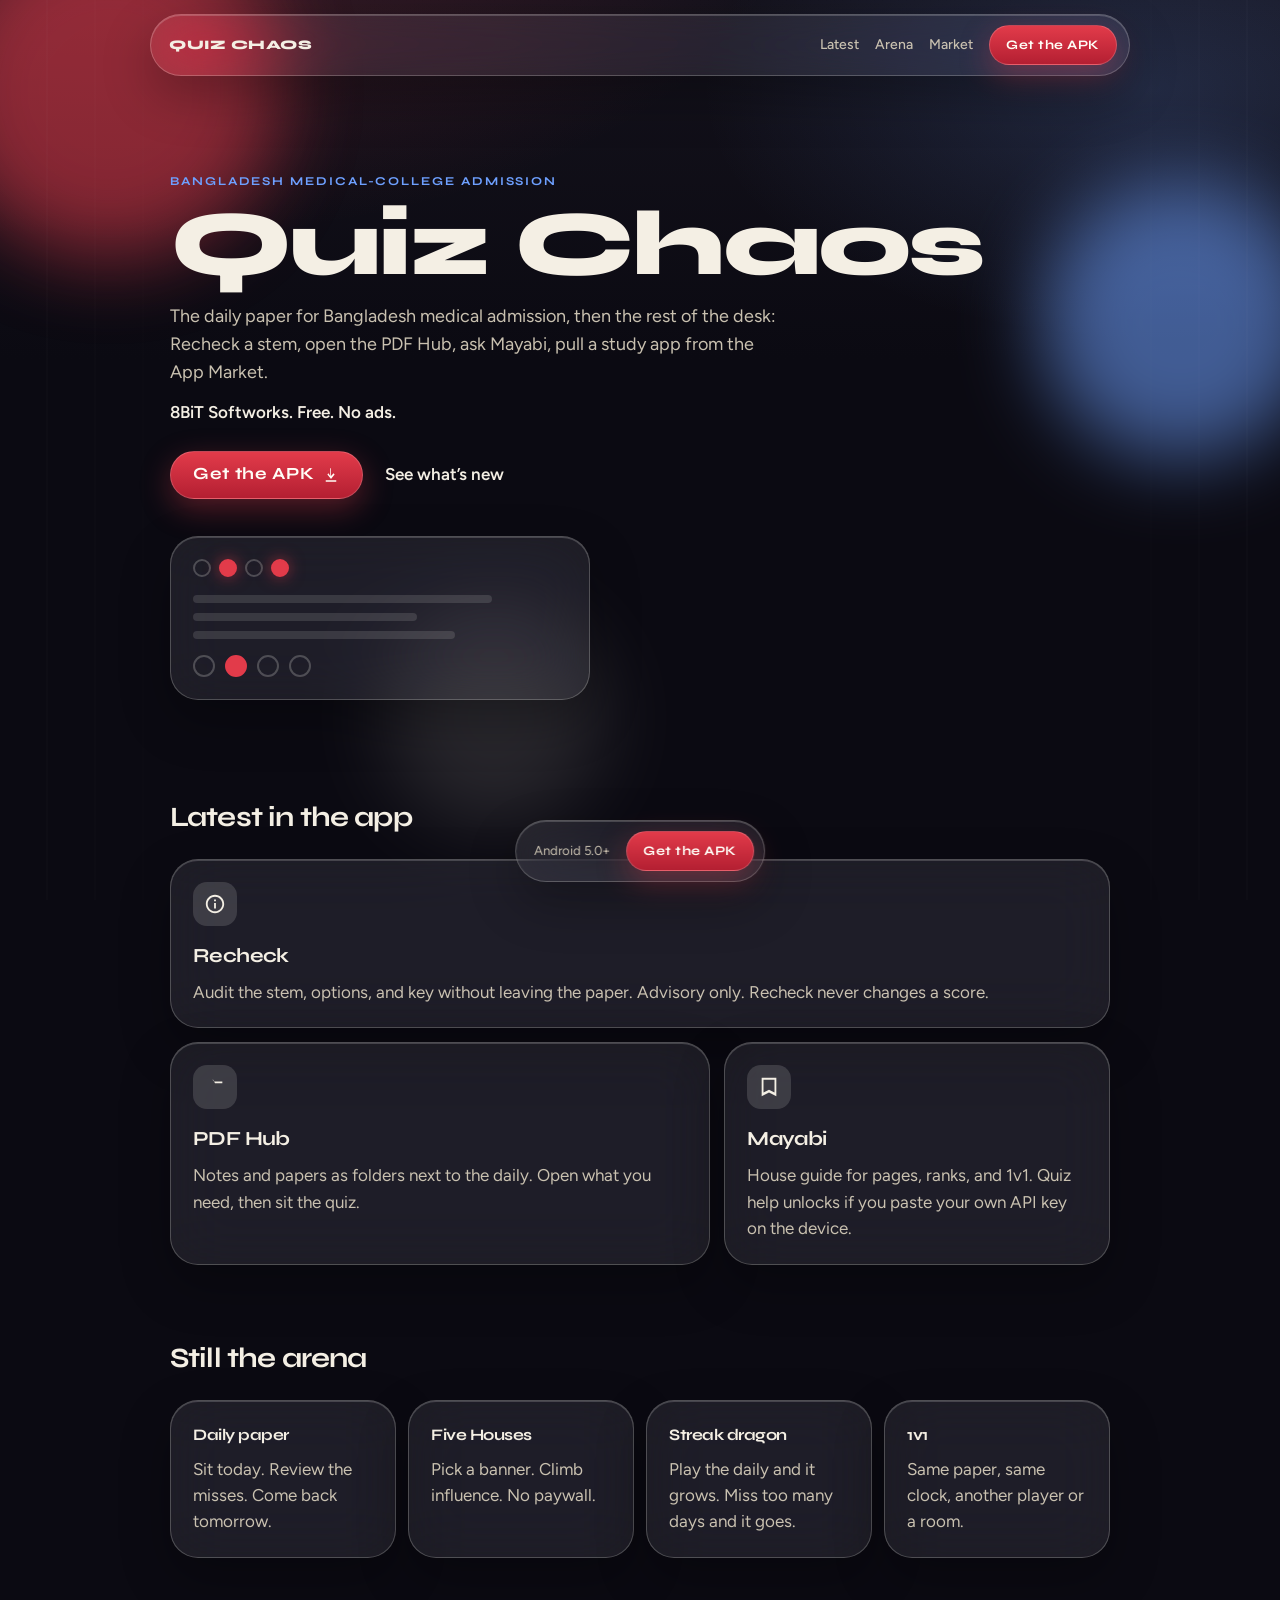
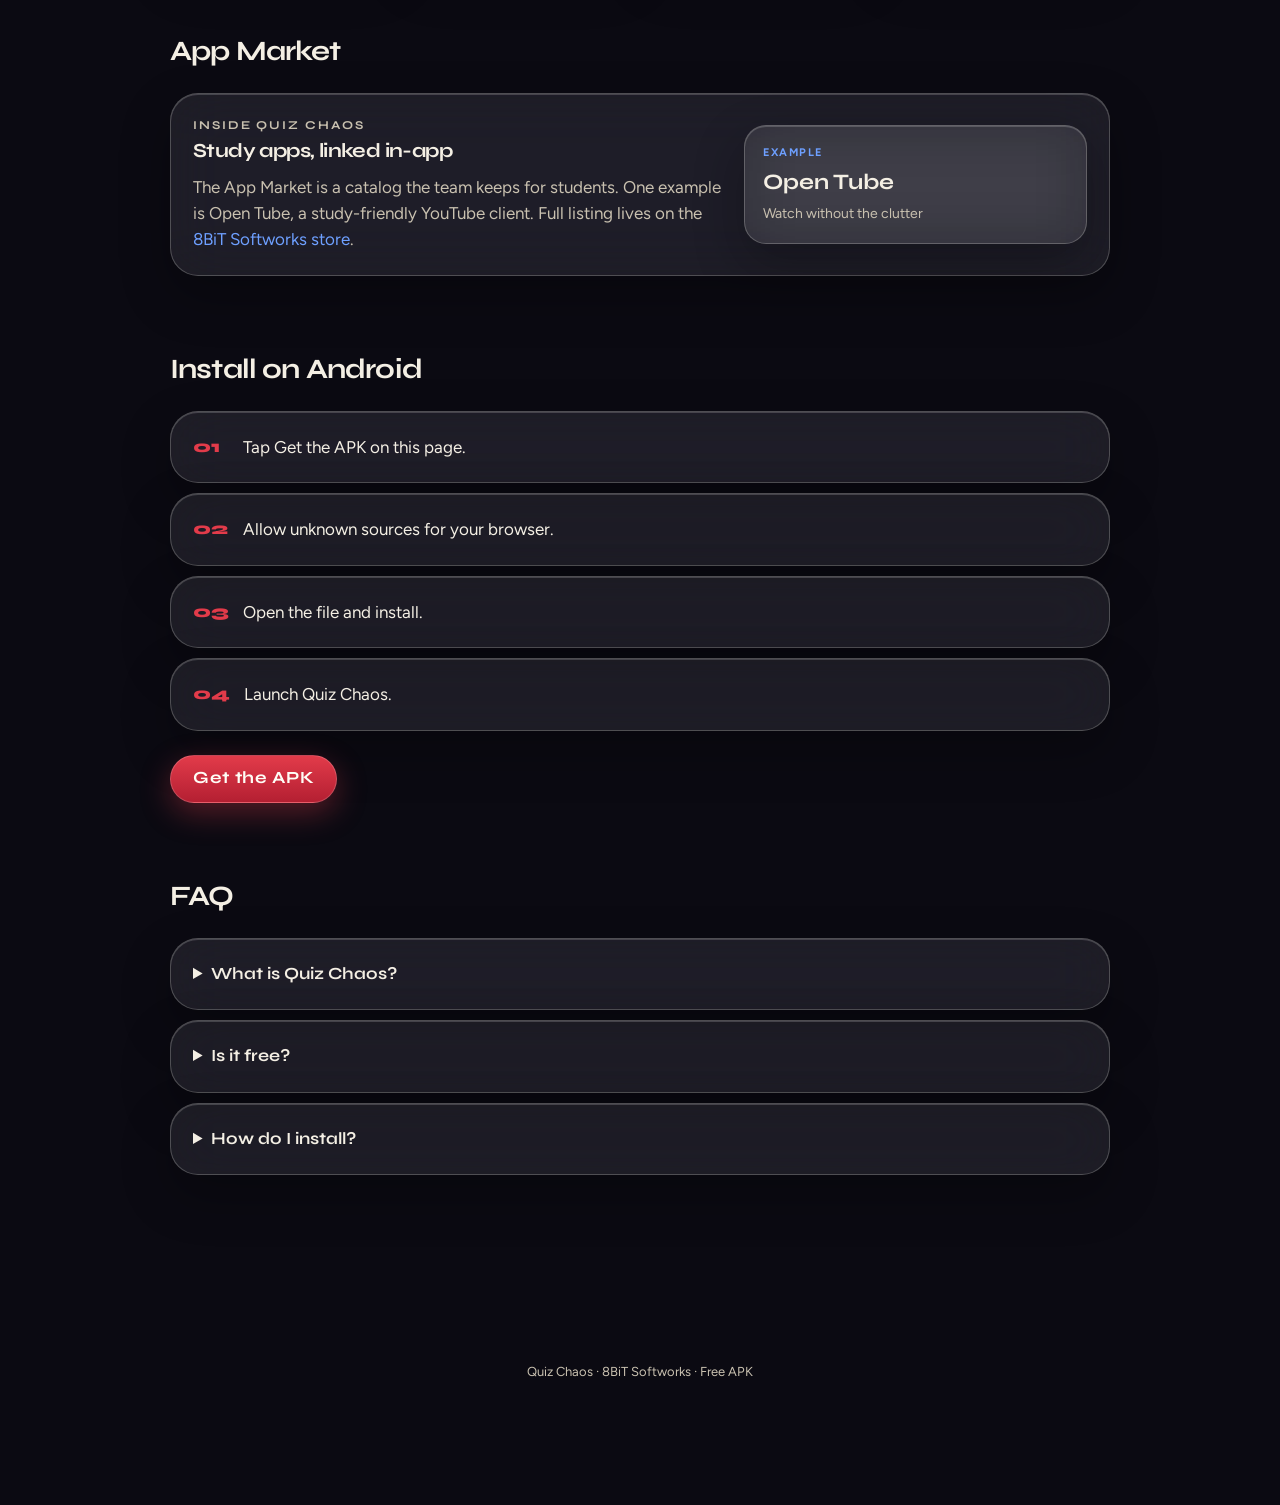
==== index.html @ a828d14e "feat: add Quiz Chaos latest-features download landing Night-glass GitHub Pages site for Recheck, PDF" ====
<!DOCTYPE html>
<html lang="en">
  <head>
    <meta charset="utf-8">
    <meta name="viewport" content="width=device-width, initial-scale=1">
    <title>Quiz Chaos — Recheck, PDF Hub, and App Market</title>
    <meta name="description" content="Quiz Chaos by 8BiT Softworks. Bangladesh medical-college admission prep with Recheck, PDF Hub, Mayabi, and App Market. Free Android APK.">
    <link rel="preconnect" href="https://fonts.googleapis.com">
    <link rel="preconnect" href="https://fonts.gstatic.com" crossorigin>
    <link href="https://fonts.googleapis.com/css2?family=Syne:wght@500;700;800&family=Figtree:wght@400;500;600&display=swap" rel="stylesheet">
    <link rel="stylesheet" href="css/site.css">
  </head>
  <body>
    <a class="skip" href="#main">Skip to main content</a>
    <div class="stage" aria-hidden="true">
      <div class="orb orb-a"></div>
      <div class="orb orb-b"></div>
      <div class="orb orb-c"></div>
      <div class="rail"></div>
    </div>

    <header class="nav glass">
      <a class="wordmark" href="./">Quiz Chaos</a>
      <nav>
        <a href="#latest">Latest</a>
        <a href="#arena">Arena</a>
        <a href="#market">Market</a>
      </nav>
      <a class="btn btn-sm" href="QuizChaos_vanilla.apk">Get the APK</a>
    </header>

    <main id="main">
      <section class="hero">
        <p class="kicker reveal">Bangladesh medical-college admission</p>
        <h1 class="reveal">Quiz Chaos</h1>
        <p class="lede reveal">The daily paper for Bangladesh medical admission, then the rest of the desk: Recheck a stem, open the PDF Hub, ask Mayabi, pull a study app from the App Market.</p>
        <p class="dev reveal">8BiT Softworks. Free. No ads.</p>
        <div class="hero-row reveal">
          <a class="btn magnetic" href="QuizChaos_vanilla.apk">
            <span>Get the APK</span>
            <svg viewBox="0 0 24 24" width="18" height="18" aria-hidden="true"><path fill="currentColor" d="M12 3v10.2l3.4-3.4 1.4 1.4L12 17.4 7.2 11.2l1.4-1.4L11 13.2V3h1Zm-7 16h14v2H5v-2Z"/></svg>
          </a>
          <a class="ghost" href="#latest">See what’s new</a>
        </div>
        <div class="sheet glass reveal" aria-hidden="true">
          <div class="sheet-top">
            <span class="bubble"></span>
            <span class="bubble filled"></span>
            <span class="bubble"></span>
            <span class="bubble filled"></span>
          </div>
          <div class="sheet-line w80"></div>
          <div class="sheet-line w60"></div>
          <div class="sheet-line w70"></div>
          <div class="omr">
            <i></i><i class="on"></i><i></i><i></i>
          </div>
        </div>
      </section>

      <section id="latest" class="block">
        <h2 class="reveal">Latest in the app</h2>
        <div class="bento">
          <article class="glass card tilt reveal span-2">
            <div class="icon">
              <svg viewBox="0 0 24 24" width="22" height="22" aria-hidden="true"><path fill="currentColor" d="M11 7h2v2h-2V7Zm0 4h2v6h-2v-6Zm1-9C6.5 2 2 6.5 2 12s4.5 10 10 10 10-4.5 10-10S17.5 2 12 2Zm0 18c-4.4 0-8-3.6-8-8s3.6-8 8-8 8 3.6 8 8-3.6 8-8 8Z"/></svg>
            </div>
            <h3>Recheck</h3>
            <p>Audit the stem, options, and key without leaving the paper. Advisory only. Recheck never changes a score.</p>
          </article>
          <article class="glass card tilt reveal">
            <div class="icon">
              <svg viewBox="0 0 24 24" width="22" height="22" aria-hidden="true"><path fill="currentColor" d="M10 4H4v16h16V8h-8l-2-4Zm10 16H4V4h5.2L11 6h9v14Z"/></svg>
            </div>
            <h3>PDF Hub</h3>
            <p>Notes and papers as folders next to the daily. Open what you need, then sit the quiz.</p>
          </article>
          <article class="glass card tilt reveal">
            <div class="icon">
              <svg viewBox="0 0 24 24" width="22" height="22" aria-hidden="true"><path fill="currentColor" d="M20 2H4v20l8-4 8 4V2Zm-2 16.1-6-3-6 3V4h12v14.1Z"/></svg>
            </div>
            <h3>Mayabi</h3>
            <p>House guide for pages, ranks, and 1v1. Quiz help unlocks if you paste your own API key on the device.</p>
          </article>
        </div>
      </section>

      <section id="arena" class="block">
        <h2 class="reveal">Still the arena</h2>
        <div class="row">
          <article class="glass chip tilt reveal"><h3>Daily paper</h3><p>Sit today. Review the misses. Come back tomorrow.</p></article>
          <article class="glass chip tilt reveal"><h3>Five Houses</h3><p>Pick a banner. Climb influence. No paywall.</p></article>
          <article class="glass chip tilt reveal"><h3>Streak dragon</h3><p>Play the daily and it grows. Miss too many days and it goes.</p></article>
          <article class="glass chip tilt reveal"><h3>1v1</h3><p>Same paper, same clock, another player or a room.</p></article>
        </div>
      </section>

      <section id="market" class="block">
        <h2 class="reveal">App Market</h2>
        <article class="glass market reveal">
          <div>
            <p class="kicker">Inside Quiz Chaos</p>
            <h3>Study apps, linked in-app</h3>
            <p>The App Market is a catalog the team keeps for students. One example is Open Tube, a study-friendly YouTube client. Full listing lives on the <a href="https://adnanxmacro.github.io/8bit-softworks/">8BiT Softworks store</a>.</p>
          </div>
          <a class="tube glass" href="https://adnanxmacro.github.io/8bit-softworks/app/open-tube/">
            <span>Example</span>
            <strong>Open Tube</strong>
            <em>Watch without the clutter</em>
          </a>
        </article>
      </section>

      <section id="install" class="block">
        <h2 class="reveal">Install on Android</h2>
        <ol class="steps">
          <li class="glass reveal"><span>01</span> Tap Get the APK on this page.</li>
          <li class="glass reveal"><span>02</span> Allow unknown sources for your browser.</li>
          <li class="glass reveal"><span>03</span> Open the file and install.</li>
          <li class="glass reveal"><span>04</span> Launch Quiz Chaos.</li>
        </ol>
        <a class="btn magnetic reveal" href="QuizChaos_vanilla.apk">Get the APK</a>
      </section>

      <section class="block faq">
        <h2 class="reveal">FAQ</h2>
        <details class="glass reveal">
          <summary>What is Quiz Chaos?</summary>
          <p>A free daily quiz arena for Bangladesh medical-college admission. Daily paper, practice, 1v1, Houses, Recheck, PDF Hub, Mayabi, and App Market. No ads, no premium.</p>
        </details>
        <details class="glass reveal">
          <summary>Is it free?</summary>
          <p>Yes. MIT licensed. No paywalls.</p>
        </details>
        <details class="glass reveal">
          <summary>How do I install?</summary>
          <p>Download from this page, enable Install unknown apps for your browser, then open the file.</p>
        </details>
      </section>
    </main>

    <footer class="foot">
      <p>Quiz Chaos · 8BiT Softworks · Free APK</p>
    </footer>

    <div class="dock glass">
      <span>Android 5.0+</span>
      <a class="btn btn-sm" href="QuizChaos_vanilla.apk">Get the APK</a>
    </div>

    <script src="js/motion.js"></script>
  </body>
</html>
---- css/site.css ----
:root {
  --void: #0b0a12;
  --ink: #f4efe4;
  --muted: #c9c1b0;
  --red: #e23b4a;
  --red-deep: #b41f32;
  --blue: #6ea0ff;
  --glass: rgba(255, 253, 246, 0.08);
  --glass-strong: rgba(255, 253, 246, 0.14);
  --stroke: rgba(255, 253, 246, 0.22);
  --blur: 28px;
  --radius: 28px;
  --ease: cubic-bezier(0.16, 1, 0.3, 1);
  --z-stage: 0;
  --z-content: 10;
  --z-nav: 30;
  --z-dock: 40;
}

* { box-sizing: border-box; }
html { scroll-behavior: smooth; }
html, body {
  margin: 0;
  background: var(--void);
  color: var(--ink);
  font-family: Figtree, system-ui, sans-serif;
  font-size: 17px;
  line-height: 1.55;
}
body { overflow-x: hidden; }

a { color: var(--blue); text-decoration: none; cursor: pointer; }
a:focus-visible, summary:focus-visible, .btn:focus-visible {
  outline: 3px solid var(--blue);
  outline-offset: 3px;
}

.skip {
  position: absolute;
  left: 12px;
  top: -48px;
  z-index: 50;
  background: var(--ink);
  color: var(--void);
  padding: 8px 12px;
  border-radius: 8px;
}
.skip:focus { top: 12px; }

.stage {
  position: fixed;
  inset: 0;
  z-index: var(--z-stage);
  pointer-events: none;
  background:
    radial-gradient(1200px 600px at 10% -10%, rgba(226, 59, 74, 0.22), transparent 55%),
    radial-gradient(900px 500px at 90% 10%, rgba(110, 160, 255, 0.18), transparent 50%),
    linear-gradient(180deg, #14121c 0%, var(--void) 40%);
}
.orb {
  position: absolute;
  border-radius: 50%;
  filter: blur(40px);
  opacity: 0.55;
  animation: drift 18s var(--ease) infinite alternate;
}
.orb-a { width: 340px; height: 340px; background: #e23b4a; top: -80px; left: -60px; }
.orb-b { width: 280px; height: 280px; background: #6ea0ff; right: -40px; top: 20%; animation-duration: 22s; }
.orb-c { width: 220px; height: 220px; background: #f4efe4; bottom: 8%; left: 30%; opacity: 0.12; animation-duration: 26s; }
.rail {
  position: absolute;
  inset: 0;
  background-image: repeating-linear-gradient(
    90deg,
    transparent 0 46px,
    rgba(255, 253, 246, 0.04) 46px 48px
  );
  mask-image: linear-gradient(90deg, #000, transparent 18%, transparent 82%, #000);
  opacity: 0.5;
}

@keyframes drift {
  from { transform: translate3d(0, 0, 0) scale(1); }
  to { transform: translate3d(40px, 28px, 0) scale(1.08); }
}

.glass {
  background: var(--glass);
  border: 1px solid var(--stroke);
  backdrop-filter: blur(var(--blur)) saturate(160%);
  -webkit-backdrop-filter: blur(var(--blur)) saturate(160%);
  box-shadow: 0 20px 50px rgba(0, 0, 0, 0.28), inset 0 1px 0 rgba(255, 255, 255, 0.18);
}

.nav {
  position: sticky;
  top: 14px;
  z-index: var(--z-nav);
  margin: 14px auto 0;
  max-width: 980px;
  width: calc(100% - 28px);
  display: flex;
  align-items: center;
  gap: 16px;
  padding: 10px 12px 10px 18px;
  border-radius: 999px;
}
.wordmark {
  font-family: Syne, sans-serif;
  font-weight: 800;
  letter-spacing: 0.04em;
  text-transform: uppercase;
  font-size: 13px;
  color: var(--ink);
}
.nav nav { display: flex; gap: 16px; margin-left: auto; }
.nav nav a { color: var(--muted); font-size: 14px; font-weight: 500; }
.nav nav a:hover { color: var(--ink); }

.btn {
  display: inline-flex;
  align-items: center;
  justify-content: center;
  gap: 8px;
  min-height: 48px;
  padding: 0 22px;
  border-radius: 999px;
  background: linear-gradient(180deg, var(--red), var(--red-deep));
  color: #fffdf6;
  font-family: Syne, sans-serif;
  font-weight: 700;
  letter-spacing: 0.04em;
  border: 1px solid rgba(255, 255, 255, 0.18);
  box-shadow: 0 10px 30px rgba(226, 59, 74, 0.35);
  cursor: pointer;
  transition: transform 180ms var(--ease), box-shadow 180ms var(--ease);
}
.btn:hover { transform: translateY(-1px) scale(1.02); box-shadow: 0 16px 36px rgba(226, 59, 74, 0.45); }
.btn:active { transform: scale(0.96); }
.btn-sm { min-height: 40px; padding: 0 16px; font-size: 13px; }
.ghost {
  color: var(--ink);
  font-weight: 600;
  padding: 12px 4px;
}

main { position: relative; z-index: var(--z-content); max-width: 980px; margin: 0 auto; padding: 48px 20px 140px; }
.hero { padding: 48px 0 24px; }
.kicker {
  margin: 0 0 12px;
  color: var(--blue);
  font-family: Syne, sans-serif;
  font-weight: 700;
  letter-spacing: 0.16em;
  text-transform: uppercase;
  font-size: 12px;
}
h1, h2, h3 { font-family: Syne, sans-serif; letter-spacing: -0.03em; }
h1 { font-size: clamp(48px, 10vw, 92px); line-height: 0.9; margin: 0 0 18px; font-weight: 800; }
h2 { font-size: 28px; margin: 0 0 20px; }
h3 { margin: 0 0 8px; font-size: 20px; }
.lede { max-width: 34em; color: var(--muted); margin: 0 0 12px; font-size: 18px; }
.dev { color: var(--ink); font-weight: 600; margin: 0 0 24px; }
.hero-row { display: flex; align-items: center; gap: 18px; flex-wrap: wrap; margin-bottom: 36px; }

.sheet {
  max-width: 420px;
  padding: 22px;
  border-radius: var(--radius);
  transform: rotate(-2.5deg);
}
.sheet-top { display: flex; gap: 8px; margin-bottom: 18px; }
.bubble {
  width: 18px; height: 18px; border-radius: 50%;
  border: 2px solid var(--stroke);
}
.bubble.filled { background: var(--red); border-color: var(--red); box-shadow: 0 0 16px rgba(226, 59, 74, 0.6); }
.sheet-line { height: 8px; border-radius: 99px; background: rgba(255, 253, 246, 0.12); margin: 10px 0; }
.w80 { width: 80%; } .w60 { width: 60%; } .w70 { width: 70%; }
.omr { display: flex; gap: 10px; margin-top: 16px; }
.omr i { width: 22px; height: 22px; border-radius: 50%; border: 2px solid var(--stroke); display: block; }
.omr i.on { background: var(--red); border-color: var(--red); }

.block { margin-top: 72px; }
.bento {
  display: grid;
  grid-template-columns: 1.4fr 1fr;
  gap: 14px;
}
.span-2 { grid-column: 1 / -1; }
.card, .chip, .market, .steps li, .faq details {
  border-radius: var(--radius);
  padding: 22px;
}
.card p, .chip p, .market p { margin: 0; color: var(--muted); }
.icon {
  width: 44px; height: 44px; border-radius: 14px;
  display: grid; place-items: center;
  background: var(--glass-strong);
  margin-bottom: 14px;
}
.row { display: grid; grid-template-columns: repeat(4, 1fr); gap: 12px; }
.chip h3 { font-size: 16px; }

.market {
  display: grid;
  grid-template-columns: 1.4fr 0.9fr;
  gap: 18px;
  align-items: center;
}
.tube {
  display: flex;
  flex-direction: column;
  gap: 4px;
  padding: 18px;
  border-radius: 22px;
  color: var(--ink);
  transition: transform 180ms var(--ease);
}
.tube:hover { transform: scale(1.03); }
.tube span { font-size: 11px; letter-spacing: 0.14em; text-transform: uppercase; color: var(--blue); font-weight: 700; }
.tube strong { font-family: Syne, sans-serif; font-size: 22px; }
.tube em { font-style: normal; color: var(--muted); font-size: 14px; }

.steps { list-style: none; padding: 0; margin: 0 0 24px; display: grid; gap: 10px; }
.steps li { display: flex; gap: 14px; align-items: center; }
.steps span {
  font-family: Syne, sans-serif;
  font-weight: 800;
  color: var(--red);
  min-width: 2ch;
}

.faq details { margin-bottom: 10px; }
.faq summary { cursor: pointer; font-weight: 650; font-family: Syne, sans-serif; }
.faq details p { margin: 10px 0 0; color: var(--muted); }

.foot { position: relative; z-index: var(--z-content); text-align: center; color: var(--muted); padding: 24px 16px 110px; font-size: 13px; }

.dock {
  position: fixed;
  z-index: var(--z-dock);
  left: 50%;
  bottom: 18px;
  transform: translateX(-50%) translateY(120%);
  display: flex;
  align-items: center;
  gap: 16px;
  padding: 10px 10px 10px 18px;
  border-radius: 999px;
  color: var(--muted);
  font-size: 13px;
  transition: transform 400ms var(--ease);
}
.dock.show { transform: translateX(-50%) translateY(0); }

.reveal {
  opacity: 0;
  transform: translateY(18px);
  filter: blur(8px);
  animation: rise 700ms var(--ease) forwards;
}
.reveal:nth-child(2) { animation-delay: 80ms; }
.reveal:nth-child(3) { animation-delay: 140ms; }
.bento .reveal, .row .reveal, .steps .reveal { animation: none; opacity: 0; transform: translateY(18px); filter: blur(8px); }
.bento .reveal.in, .row .reveal.in, .steps .reveal.in, .block .reveal.in, .market.reveal.in, .faq .reveal.in {
  animation: rise 700ms var(--ease) forwards;
}

@keyframes rise {
  to { opacity: 1; transform: none; filter: none; }
}

@media (max-width: 800px) {
  .nav nav { display: none; }
  .bento, .row, .market { grid-template-columns: 1fr; }
  .hero { padding-top: 28px; }
  h1 { font-size: 52px; }
}

@media (prefers-reduced-motion: reduce) {
  html { scroll-behavior: auto; }
  .orb, .reveal, .bento .reveal, .row .reveal, .steps .reveal { animation: none !important; }
  .reveal, .bento .reveal, .row .reveal, .steps .reveal { opacity: 1; transform: none; filter: none; }
  .btn:hover, .btn:active, .tube:hover { transform: none; }
}
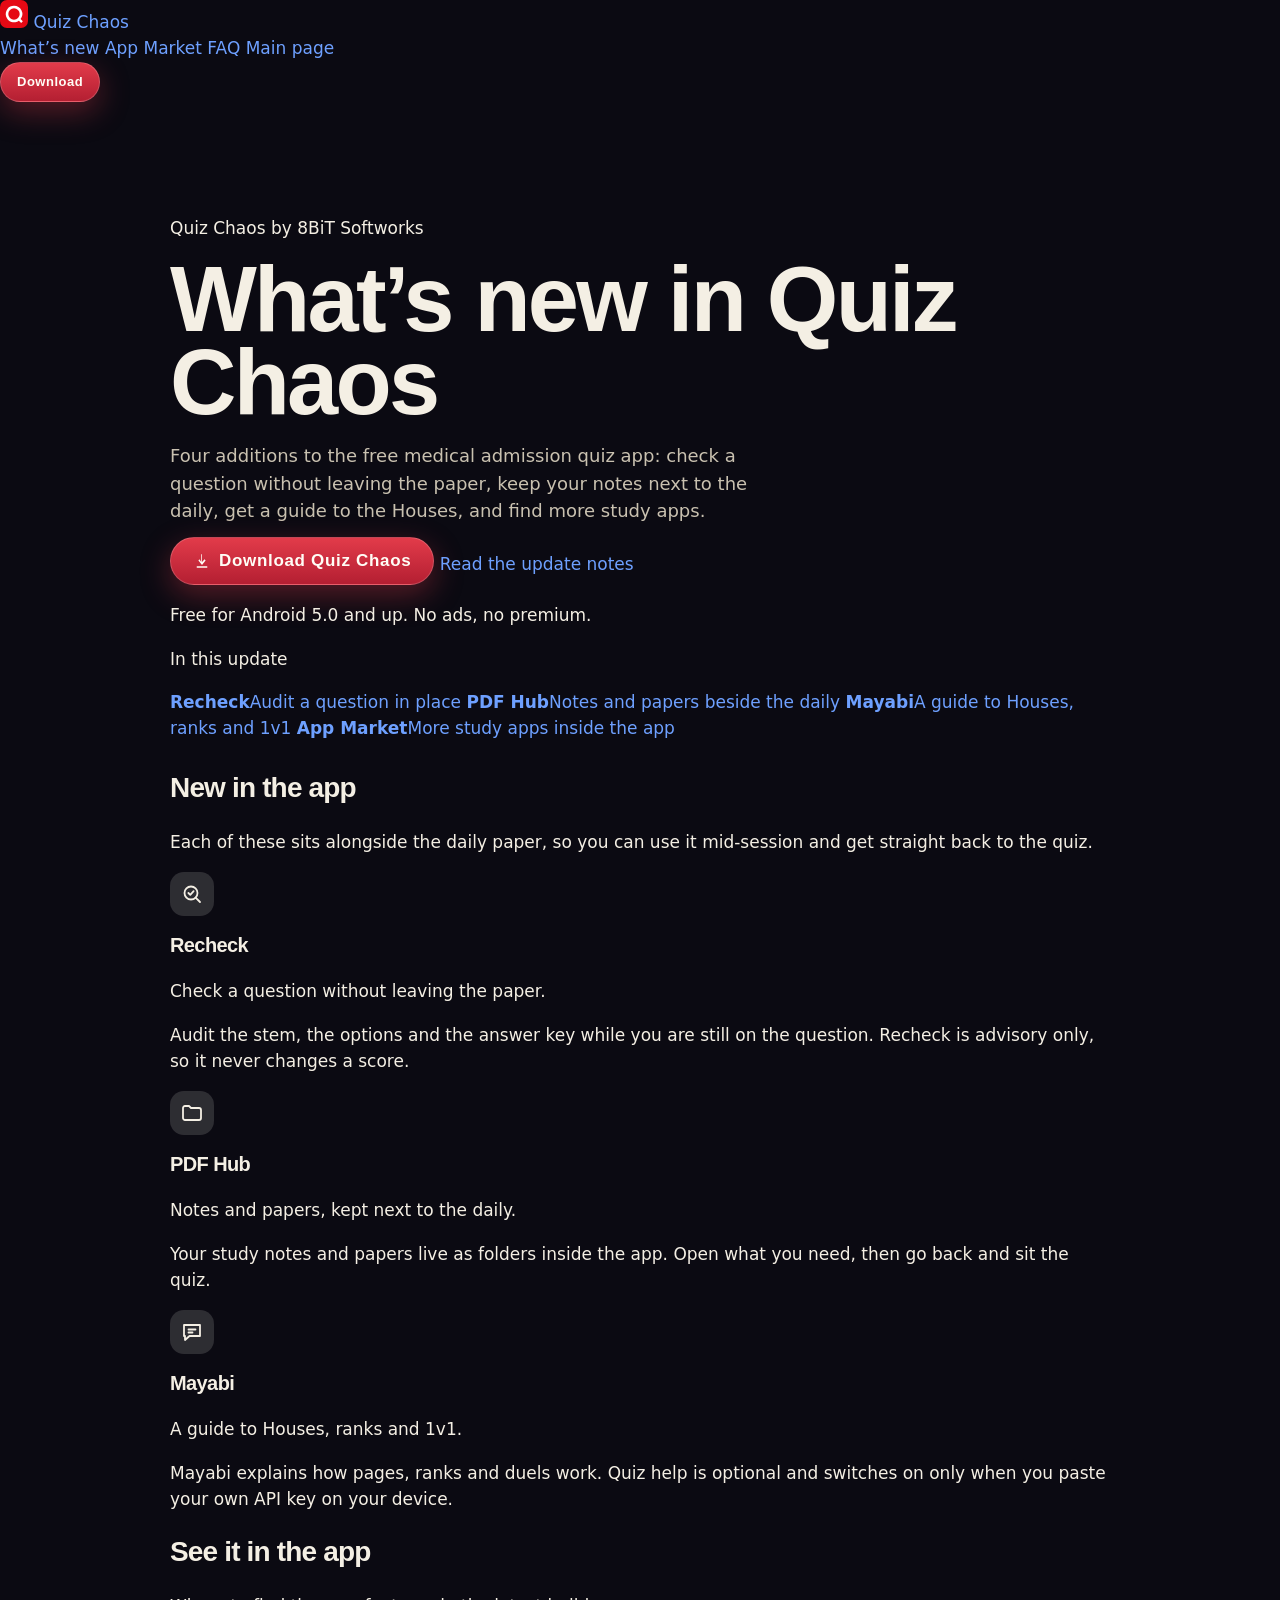
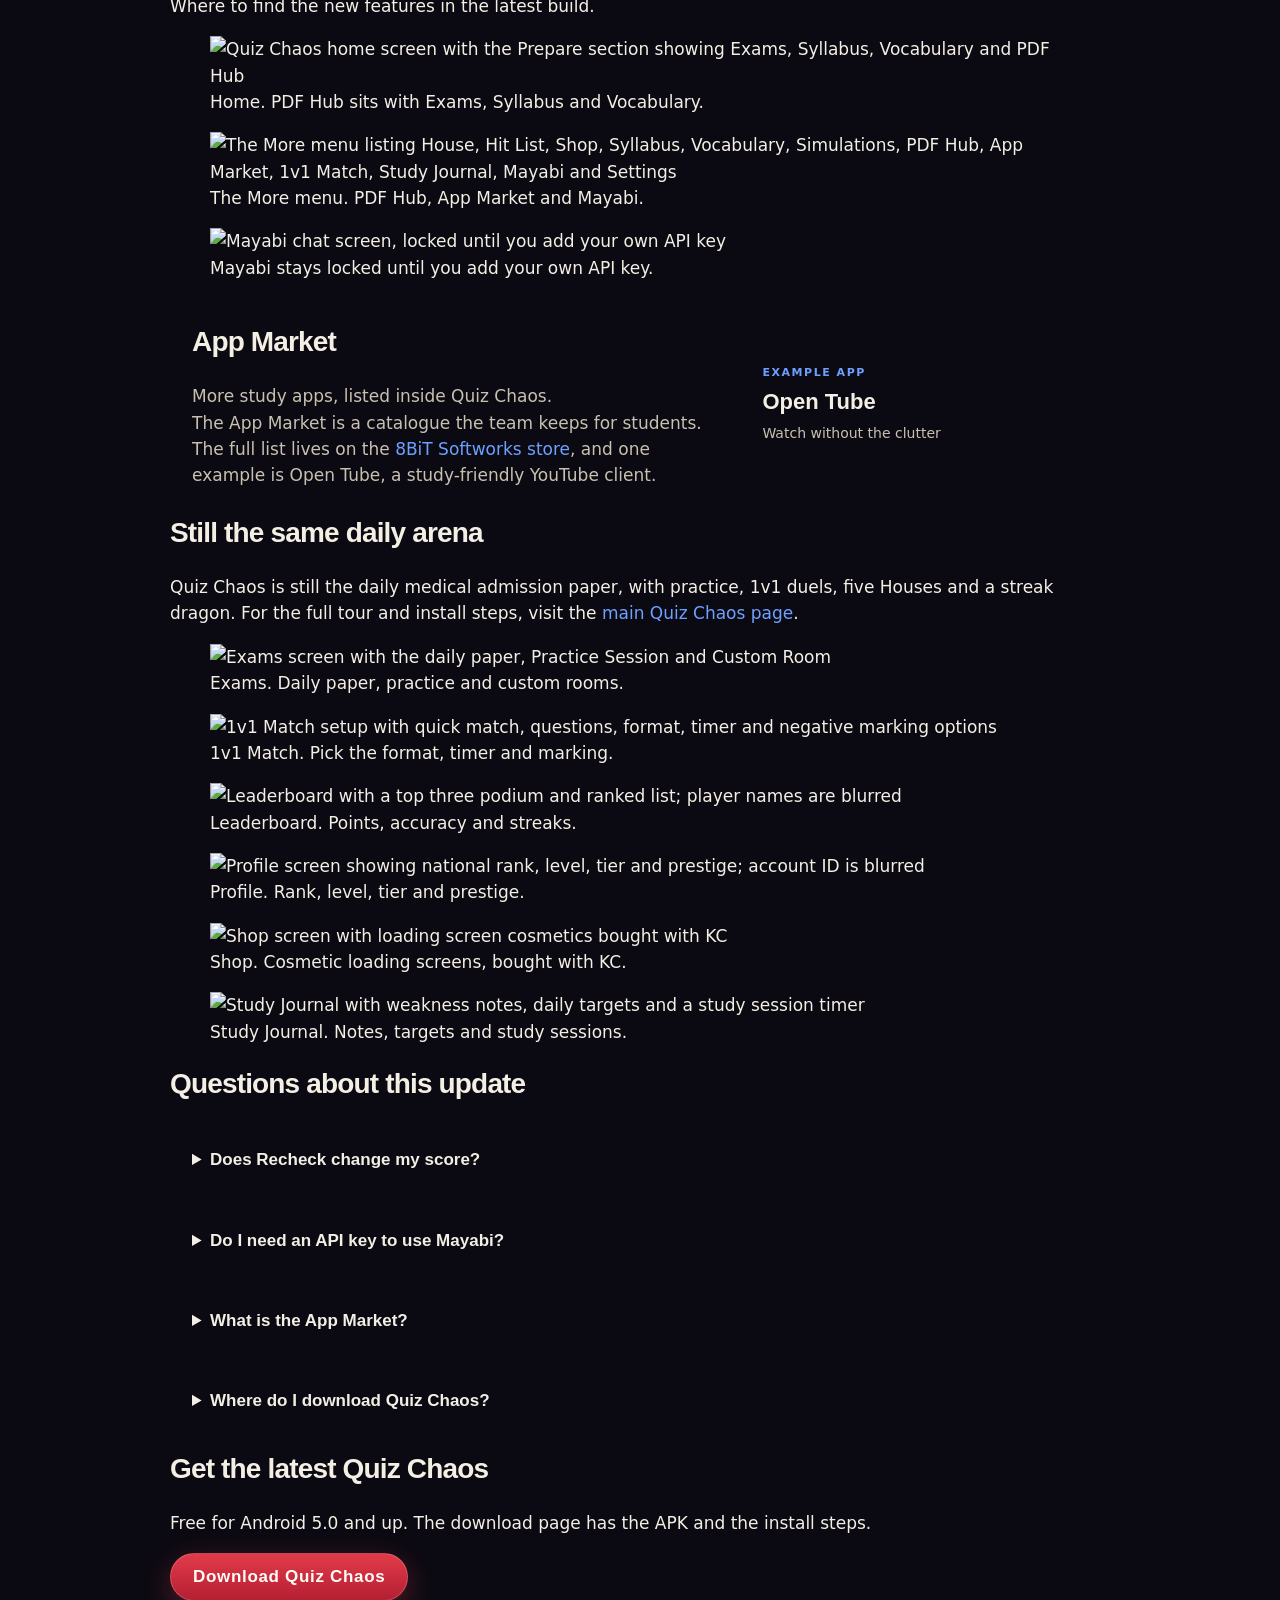
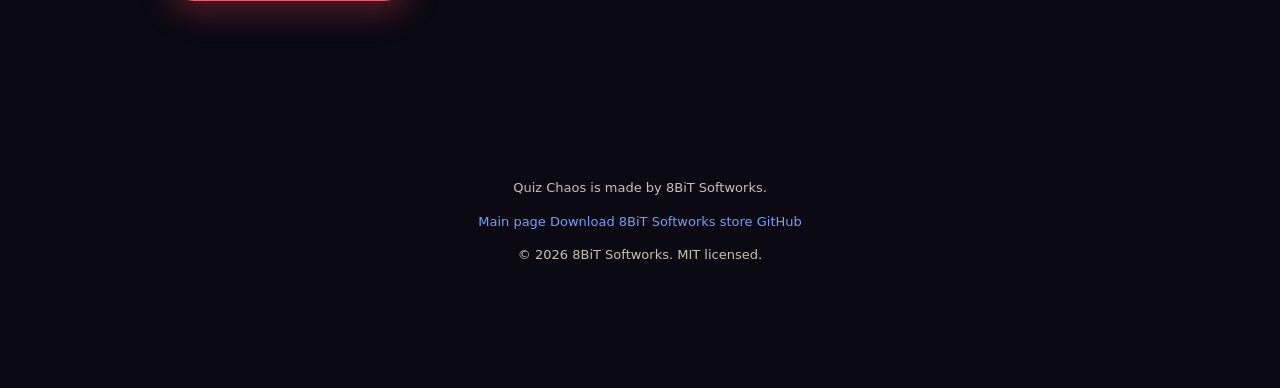
==== commit e14ca6de: "Add files via upload" ====
--- a/index.html
+++ b/index.html
@@ -3,151 +3,291 @@
   <head>
     <meta charset="utf-8">
     <meta name="viewport" content="width=device-width, initial-scale=1">
-    <title>Quiz Chaos — Recheck, PDF Hub, and App Market</title>
-    <meta name="description" content="Quiz Chaos by 8BiT Softworks. Bangladesh medical-college admission prep with Recheck, PDF Hub, Mayabi, and App Market. Free Android APK.">
+    <title>Quiz Chaos by 8BiT Softworks: Recheck, PDF Hub &amp; Mayabi</title>
+    <meta name="description" content="What's new in Quiz Chaos by 8BiT Softworks: Recheck, PDF Hub, Mayabi and the App Market. Free Android app for Bangladesh medical admission prep.">
+    <meta name="author" content="8BiT Softworks">
+    <meta name="robots" content="index, follow, max-image-preview:large">
+    <meta name="theme-color" content="#0c0c0e">
+    <link rel="canonical" href="https://adnanxmacro.github.io/quiz-chaos-/">
+    <link rel="icon" href="favicon.svg" type="image/svg+xml">
+
+    <meta property="og:type" content="website">
+    <meta property="og:site_name" content="Quiz Chaos">
+    <meta property="og:title" content="Quiz Chaos by 8BiT Softworks: Recheck, PDF Hub &amp; Mayabi">
+    <meta property="og:description" content="What's new in the free Android quiz app for Bangladesh medical admission prep.">
+    <meta property="og:url" content="https://adnanxmacro.github.io/quiz-chaos-/">
+    <meta property="og:image" content="https://adnanxmacro.github.io/quiz-chaos-/img/og.png">
+    <meta property="og:image:width" content="1200">
+    <meta property="og:image:height" content="630">
+    <meta name="twitter:card" content="summary_large_image">
+    <meta name="twitter:title" content="Quiz Chaos by 8BiT Softworks: Recheck, PDF Hub &amp; Mayabi">
+    <meta name="twitter:description" content="What's new in the free Android quiz app for Bangladesh medical admission prep.">
+    <meta name="twitter:image" content="https://adnanxmacro.github.io/quiz-chaos-/img/og.png">
+
     <link rel="preconnect" href="https://fonts.googleapis.com">
     <link rel="preconnect" href="https://fonts.gstatic.com" crossorigin>
-    <link href="https://fonts.googleapis.com/css2?family=Syne:wght@500;700;800&family=Figtree:wght@400;500;600&display=swap" rel="stylesheet">
+    <link href="https://fonts.googleapis.com/css2?family=Bricolage+Grotesque:opsz,wght@12..96,500..800&family=Instrument+Sans:wght@400..600&display=swap" rel="stylesheet">
     <link rel="stylesheet" href="css/site.css">
+
+    <script type="application/ld+json">
+    {
+      "@context": "https://schema.org",
+      "@graph": [
+        {
+          "@type": "WebPage",
+          "@id": "https://adnanxmacro.github.io/quiz-chaos-/#page",
+          "url": "https://adnanxmacro.github.io/quiz-chaos-/",
+          "name": "Quiz Chaos by 8BiT Softworks: Recheck, PDF Hub & Mayabi",
+          "description": "What's new in Quiz Chaos: Recheck, PDF Hub, Mayabi and the App Market.",
+          "inLanguage": "en",
+          "about": { "@id": "https://adnanxmacro.github.io/Qq/#app" },
+          "publisher": { "@id": "https://adnanxmacro.github.io/8bit-softworks/#org" }
+        },
+        {
+          "@type": "SoftwareApplication",
+          "@id": "https://adnanxmacro.github.io/Qq/#app",
+          "name": "Quiz Chaos",
+          "url": "https://adnanxmacro.github.io/Qq/",
+          "applicationCategory": "EducationalApplication",
+          "operatingSystem": "Android 5.0+",
+          "offers": { "@type": "Offer", "price": "0", "priceCurrency": "USD" },
+          "author": { "@id": "https://adnanxmacro.github.io/8bit-softworks/#org" }
+        },
+        {
+          "@type": "Organization",
+          "@id": "https://adnanxmacro.github.io/8bit-softworks/#org",
+          "name": "8BiT Softworks",
+          "url": "https://adnanxmacro.github.io/8bit-softworks/"
+        }
+      ]
+    }
+    </script>
   </head>
   <body>
     <a class="skip" href="#main">Skip to main content</a>
-    <div class="stage" aria-hidden="true">
-      <div class="orb orb-a"></div>
-      <div class="orb orb-b"></div>
-      <div class="orb orb-c"></div>
-      <div class="rail"></div>
-    </div>
-
-    <header class="nav glass">
-      <a class="wordmark" href="./">Quiz Chaos</a>
-      <nav>
-        <a href="#latest">Latest</a>
-        <a href="#arena">Arena</a>
-        <a href="#market">Market</a>
-      </nav>
-      <a class="btn btn-sm" href="QuizChaos_vanilla.apk">Get the APK</a>
+
+    <header class="topbar">
+      <div class="wrap topbar-in">
+        <a class="brand" href="./" aria-label="Quiz Chaos home">
+          <svg class="brand-mark" viewBox="0 0 32 32" width="28" height="28" aria-hidden="true">
+            <rect width="32" height="32" rx="8" fill="#e50914"/>
+            <path fill="#fff" d="M16 6.5a9.5 9.5 0 1 0 5.6 17.2l2.6 2.6 1.9-1.9-2.6-2.6A9.5 9.5 0 0 0 16 6.5Zm0 3a6.5 6.5 0 1 1 0 13 6.5 6.5 0 0 1 0-13Z"/>
+          </svg>
+          <span>Quiz Chaos</span>
+        </a>
+        <nav class="topnav" aria-label="Primary">
+          <a href="#whats-new">What’s new</a>
+          <a href="#market">App Market</a>
+          <a href="#faq">FAQ</a>
+          <a href="https://adnanxmacro.github.io/Qq/">Main page</a>
+        </nav>
+        <a class="btn btn-sm" href="https://adnanxmacro.github.io/Qq/#download">Download</a>
+      </div>
     </header>
 
     <main id="main">
       <section class="hero">
-        <p class="kicker reveal">Bangladesh medical-college admission</p>
-        <h1 class="reveal">Quiz Chaos</h1>
-        <p class="lede reveal">The daily paper for Bangladesh medical admission, then the rest of the desk: Recheck a stem, open the PDF Hub, ask Mayabi, pull a study app from the App Market.</p>
-        <p class="dev reveal">8BiT Softworks. Free. No ads.</p>
-        <div class="hero-row reveal">
-          <a class="btn magnetic" href="QuizChaos_vanilla.apk">
-            <span>Get the APK</span>
-            <svg viewBox="0 0 24 24" width="18" height="18" aria-hidden="true"><path fill="currentColor" d="M12 3v10.2l3.4-3.4 1.4 1.4L12 17.4 7.2 11.2l1.4-1.4L11 13.2V3h1Zm-7 16h14v2H5v-2Z"/></svg>
-          </a>
-          <a class="ghost" href="#latest">See what’s new</a>
-        </div>
-        <div class="sheet glass reveal" aria-hidden="true">
-          <div class="sheet-top">
-            <span class="bubble"></span>
-            <span class="bubble filled"></span>
-            <span class="bubble"></span>
-            <span class="bubble filled"></span>
-          </div>
-          <div class="sheet-line w80"></div>
-          <div class="sheet-line w60"></div>
-          <div class="sheet-line w70"></div>
-          <div class="omr">
-            <i></i><i class="on"></i><i></i><i></i>
-          </div>
-        </div>
-      </section>
-
-      <section id="latest" class="block">
-        <h2 class="reveal">Latest in the app</h2>
-        <div class="bento">
-          <article class="glass card tilt reveal span-2">
-            <div class="icon">
-              <svg viewBox="0 0 24 24" width="22" height="22" aria-hidden="true"><path fill="currentColor" d="M11 7h2v2h-2V7Zm0 4h2v6h-2v-6Zm1-9C6.5 2 2 6.5 2 12s4.5 10 10 10 10-4.5 10-10S17.5 2 12 2Zm0 18c-4.4 0-8-3.6-8-8s3.6-8 8-8 8 3.6 8 8-3.6 8-8 8Z"/></svg>
+        <div class="wrap hero-grid">
+          <div class="hero-copy">
+            <p class="byline">Quiz Chaos by 8BiT Softworks</p>
+            <h1>What’s new in Quiz Chaos</h1>
+            <p class="lede">Four additions to the free medical admission quiz app: check a question without leaving the paper, keep your notes next to the daily, get a guide to the Houses, and find more study apps.</p>
+            <div class="actions">
+              <a class="btn" href="https://adnanxmacro.github.io/Qq/#download">
+                <svg viewBox="0 0 24 24" width="18" height="18" aria-hidden="true"><path fill="currentColor" d="M12 3v10.2l3.4-3.4 1.4 1.4L12 17.4 7.2 11.2l1.4-1.4L11 13.2V3h1Zm-7 16h14v2H5v-2Z"/></svg>
+                Download Quiz Chaos
+              </a>
+              <a class="link" href="#whats-new">Read the update notes</a>
             </div>
-            <h3>Recheck</h3>
-            <p>Audit the stem, options, and key without leaving the paper. Advisory only. Recheck never changes a score.</p>
-          </article>
-          <article class="glass card tilt reveal">
-            <div class="icon">
-              <svg viewBox="0 0 24 24" width="22" height="22" aria-hidden="true"><path fill="currentColor" d="M10 4H4v16h16V8h-8l-2-4Zm10 16H4V4h5.2L11 6h9v14Z"/></svg>
+            <p class="fine">Free for Android 5.0 and up. No ads, no premium.</p>
+          </div>
+
+          <nav class="index" aria-label="In this update">
+            <p class="index-title">In this update</p>
+            <a href="#recheck"><strong>Recheck</strong><span>Audit a question in place</span></a>
+            <a href="#pdf-hub"><strong>PDF Hub</strong><span>Notes and papers beside the daily</span></a>
+            <a href="#mayabi"><strong>Mayabi</strong><span>A guide to Houses, ranks and 1v1</span></a>
+            <a href="#market"><strong>App Market</strong><span>More study apps inside the app</span></a>
+          </nav>
+        </div>
+      </section>
+
+      <section id="whats-new" class="section">
+        <div class="wrap">
+          <div class="section-head">
+            <h2>New in the app</h2>
+            <p>Each of these sits alongside the daily paper, so you can use it mid-session and get straight back to the quiz.</p>
+          </div>
+
+          <!--
+            ADD FUTURE UPDATES: copy one <article class="entry"> block below,
+            paste it at the TOP of this list, and change the text.
+          -->
+          <div class="entries">
+            <article class="entry" id="recheck">
+              <div class="entry-name">
+                <span class="icon" aria-hidden="true">
+                  <svg viewBox="0 0 24 24" width="24" height="24" fill="none" stroke="currentColor" stroke-width="1.8" stroke-linecap="round" stroke-linejoin="round"><circle cx="11" cy="11" r="6.5"/><path d="m20 20-4.4-4.4"/><path d="m8.4 11 1.9 1.9 3.3-3.7"/></svg>
+                </span>
+                <h3>Recheck</h3>
+              </div>
+              <div class="entry-body">
+                <p class="entry-lead">Check a question without leaving the paper.</p>
+                <p>Audit the stem, the options and the answer key while you are still on the question. Recheck is advisory only, so it never changes a score.</p>
+              </div>
+            </article>
+            <article class="entry" id="pdf-hub">
+              <div class="entry-name">
+                <span class="icon" aria-hidden="true">
+                  <svg viewBox="0 0 24 24" width="24" height="24" fill="none" stroke="currentColor" stroke-width="1.8" stroke-linecap="round" stroke-linejoin="round"><path d="M3 7a2 2 0 0 1 2-2h4l2 2h8a2 2 0 0 1 2 2v8a2 2 0 0 1-2 2H5a2 2 0 0 1-2-2V7Z"/></svg>
+                </span>
+                <h3>PDF Hub</h3>
+              </div>
+              <div class="entry-body">
+                <p class="entry-lead">Notes and papers, kept next to the daily.</p>
+                <p>Your study notes and papers live as folders inside the app. Open what you need, then go back and sit the quiz.</p>
+              </div>
+            </article>
+            <article class="entry" id="mayabi">
+              <div class="entry-name">
+                <span class="icon" aria-hidden="true">
+                  <svg viewBox="0 0 24 24" width="24" height="24" fill="none" stroke="currentColor" stroke-width="1.8" stroke-linecap="round" stroke-linejoin="round"><path d="M4 5h16v11H9.5L5 20v-4H4V5Z"/><path d="M8.5 9.5h7M8.5 12.5h4"/></svg>
+                </span>
+                <h3>Mayabi</h3>
+              </div>
+              <div class="entry-body">
+                <p class="entry-lead">A guide to Houses, ranks and 1v1.</p>
+                <p>Mayabi explains how pages, ranks and duels work. Quiz help is optional and switches on only when you paste your own API key on your device.</p>
+              </div>
+            </article>
+          </div>
+        </div>
+      </section>
+
+      <section id="screens" class="section section-tint">
+        <div class="wrap">
+          <div class="section-head">
+            <h2>See it in the app</h2>
+            <p>Where to find the new features in the latest build.</p>
+          </div>
+          <div class="shots">
+            <figure>
+              <img src="img/home.jpg" width="720" height="1600" alt="Quiz Chaos home screen with the Prepare section showing Exams, Syllabus, Vocabulary and PDF Hub">
+              <figcaption>Home. PDF Hub sits with Exams, Syllabus and Vocabulary.</figcaption>
+            </figure>
+            <figure>
+              <img src="img/more.jpg" width="720" height="1600" alt="The More menu listing House, Hit List, Shop, Syllabus, Vocabulary, Simulations, PDF Hub, App Market, 1v1 Match, Study Journal, Mayabi and Settings">
+              <figcaption>The More menu. PDF Hub, App Market and Mayabi.</figcaption>
+            </figure>
+            <figure>
+              <img src="img/mayabi.jpg" width="720" height="1600" alt="Mayabi chat screen, locked until you add your own API key">
+              <figcaption>Mayabi stays locked until you add your own API key.</figcaption>
+            </figure>
+          </div>
+        </div>
+      </section>
+
+      <section id="market" class="section">
+        <div class="wrap">
+          <div class="market">
+            <div class="market-copy">
+              <h2>App Market</h2>
+              <p class="entry-lead">More study apps, listed inside Quiz Chaos.</p>
+              <p>The App Market is a catalogue the team keeps for students. The full list lives on the <a href="https://adnanxmacro.github.io/8bit-softworks/">8BiT Softworks store</a>, and one example is Open Tube, a study-friendly YouTube client.</p>
             </div>
-            <h3>PDF Hub</h3>
-            <p>Notes and papers as folders next to the daily. Open what you need, then sit the quiz.</p>
-          </article>
-          <article class="glass card tilt reveal">
-            <div class="icon">
-              <svg viewBox="0 0 24 24" width="22" height="22" aria-hidden="true"><path fill="currentColor" d="M20 2H4v20l8-4 8 4V2Zm-2 16.1-6-3-6 3V4h12v14.1Z"/></svg>
+            <a class="tube" href="https://adnanxmacro.github.io/8bit-softworks/app/open-tube/">
+              <span class="tube-tag">Example app</span>
+              <strong>Open Tube</strong>
+              <em>Watch without the clutter</em>
+            </a>
+          </div>
+        </div>
+      </section>
+
+      <section id="arena" class="section section-tint">
+        <div class="wrap">
+          <div class="narrow">
+            <h2>Still the same daily arena</h2>
+            <p>Quiz Chaos is still the daily medical admission paper, with practice, 1v1 duels, five Houses and a streak dragon. For the full tour and install steps, visit the <a href="https://adnanxmacro.github.io/Qq/">main Quiz Chaos page</a>.</p>
+          </div>
+          <div class="strip" tabindex="0" role="region" aria-label="More Quiz Chaos screens, scroll sideways">
+            <figure>
+              <img src="img/exams.jpg" width="720" height="1600" alt="Exams screen with the daily paper, Practice Session and Custom Room" loading="lazy">
+              <figcaption>Exams. Daily paper, practice and custom rooms.</figcaption>
+            </figure>
+            <figure>
+              <img src="img/1v1.jpg" width="720" height="1600" alt="1v1 Match setup with quick match, questions, format, timer and negative marking options" loading="lazy">
+              <figcaption>1v1 Match. Pick the format, timer and marking.</figcaption>
+            </figure>
+            <figure>
+              <img src="img/leaderboard.jpg" width="720" height="1600" alt="Leaderboard with a top three podium and ranked list; player names are blurred" loading="lazy">
+              <figcaption>Leaderboard. Points, accuracy and streaks.</figcaption>
+            </figure>
+            <figure>
+              <img src="img/profile.jpg" width="720" height="1600" alt="Profile screen showing national rank, level, tier and prestige; account ID is blurred" loading="lazy">
+              <figcaption>Profile. Rank, level, tier and prestige.</figcaption>
+            </figure>
+            <figure>
+              <img src="img/shop.jpg" width="720" height="1600" alt="Shop screen with loading screen cosmetics bought with KC" loading="lazy">
+              <figcaption>Shop. Cosmetic loading screens, bought with KC.</figcaption>
+            </figure>
+            <figure>
+              <img src="img/journal.jpg" width="720" height="1600" alt="Study Journal with weakness notes, daily targets and a study session timer" loading="lazy">
+              <figcaption>Study Journal. Notes, targets and study sessions.</figcaption>
+            </figure>
+          </div>
+        </div>
+      </section>
+
+      <section id="faq" class="section">
+        <div class="wrap narrow">
+          <h2>Questions about this update</h2>
+          <div class="faq">
+            <details>
+              <summary>Does Recheck change my score?</summary>
+              <p>No. Recheck is advisory only. It audits the stem, options and key, and never changes a score.</p>
+            </details>
+            <details>
+              <summary>Do I need an API key to use Mayabi?</summary>
+              <p>Only for quiz help. Mayabi’s guidance on pages, ranks and 1v1 works as it is, and quiz help unlocks when you paste your own API key on your device.</p>
+            </details>
+            <details>
+              <summary>What is the App Market?</summary>
+              <p>A catalogue of study apps that the team keeps for students and links from inside Quiz Chaos. Every listing is on the 8BiT Softworks store.</p>
+            </details>
+            <details>
+              <summary>Where do I download Quiz Chaos?</summary>
+              <p>Use the <a href="https://adnanxmacro.github.io/Qq/#download">download page</a> on the main Quiz Chaos site. It has the APK, the install steps and the full feature list.</p>
+            </details>
+          </div>
+        </div>
+      </section>
+
+      <section class="section cta-wrap">
+        <div class="wrap">
+          <div class="cta">
+            <div>
+              <h2>Get the latest Quiz Chaos</h2>
+              <p>Free for Android 5.0 and up. The download page has the APK and the install steps.</p>
             </div>
-            <h3>Mayabi</h3>
-            <p>House guide for pages, ranks, and 1v1. Quiz help unlocks if you paste your own API key on the device.</p>
-          </article>
-        </div>
-      </section>
-
-      <section id="arena" class="block">
-        <h2 class="reveal">Still the arena</h2>
-        <div class="row">
-          <article class="glass chip tilt reveal"><h3>Daily paper</h3><p>Sit today. Review the misses. Come back tomorrow.</p></article>
-          <article class="glass chip tilt reveal"><h3>Five Houses</h3><p>Pick a banner. Climb influence. No paywall.</p></article>
-          <article class="glass chip tilt reveal"><h3>Streak dragon</h3><p>Play the daily and it grows. Miss too many days and it goes.</p></article>
-          <article class="glass chip tilt reveal"><h3>1v1</h3><p>Same paper, same clock, another player or a room.</p></article>
-        </div>
-      </section>
-
-      <section id="market" class="block">
-        <h2 class="reveal">App Market</h2>
-        <article class="glass market reveal">
-          <div>
-            <p class="kicker">Inside Quiz Chaos</p>
-            <h3>Study apps, linked in-app</h3>
-            <p>The App Market is a catalog the team keeps for students. One example is Open Tube, a study-friendly YouTube client. Full listing lives on the <a href="https://adnanxmacro.github.io/8bit-softworks/">8BiT Softworks store</a>.</p>
-          </div>
-          <a class="tube glass" href="https://adnanxmacro.github.io/8bit-softworks/app/open-tube/">
-            <span>Example</span>
-            <strong>Open Tube</strong>
-            <em>Watch without the clutter</em>
-          </a>
-        </article>
-      </section>
-
-      <section id="install" class="block">
-        <h2 class="reveal">Install on Android</h2>
-        <ol class="steps">
-          <li class="glass reveal"><span>01</span> Tap Get the APK on this page.</li>
-          <li class="glass reveal"><span>02</span> Allow unknown sources for your browser.</li>
-          <li class="glass reveal"><span>03</span> Open the file and install.</li>
-          <li class="glass reveal"><span>04</span> Launch Quiz Chaos.</li>
-        </ol>
-        <a class="btn magnetic reveal" href="QuizChaos_vanilla.apk">Get the APK</a>
-      </section>
-
-      <section class="block faq">
-        <h2 class="reveal">FAQ</h2>
-        <details class="glass reveal">
-          <summary>What is Quiz Chaos?</summary>
-          <p>A free daily quiz arena for Bangladesh medical-college admission. Daily paper, practice, 1v1, Houses, Recheck, PDF Hub, Mayabi, and App Market. No ads, no premium.</p>
-        </details>
-        <details class="glass reveal">
-          <summary>Is it free?</summary>
-          <p>Yes. MIT licensed. No paywalls.</p>
-        </details>
-        <details class="glass reveal">
-          <summary>How do I install?</summary>
-          <p>Download from this page, enable Install unknown apps for your browser, then open the file.</p>
-        </details>
+            <a class="btn btn-dark" href="https://adnanxmacro.github.io/Qq/#download">Download Quiz Chaos</a>
+          </div>
+        </div>
       </section>
     </main>
 
     <footer class="foot">
-      <p>Quiz Chaos · 8BiT Softworks · Free APK</p>
+      <div class="wrap foot-in">
+        <p>Quiz Chaos is made by 8BiT Softworks.</p>
+        <nav aria-label="Footer">
+          <a href="https://adnanxmacro.github.io/Qq/">Main page</a>
+          <a href="https://adnanxmacro.github.io/Qq/#download">Download</a>
+          <a href="https://adnanxmacro.github.io/8bit-softworks/">8BiT Softworks store</a>
+          <a href="https://github.com/adnanXmacro/Qq">GitHub</a>
+        </nav>
+        <p class="copy">© 2026 8BiT Softworks. MIT licensed.</p>
+      </div>
     </footer>
 
-    <div class="dock glass">
-      <span>Android 5.0+</span>
-      <a class="btn btn-sm" href="QuizChaos_vanilla.apk">Get the APK</a>
-    </div>
-
-    <script src="js/motion.js"></script>
   </body>
 </html>
